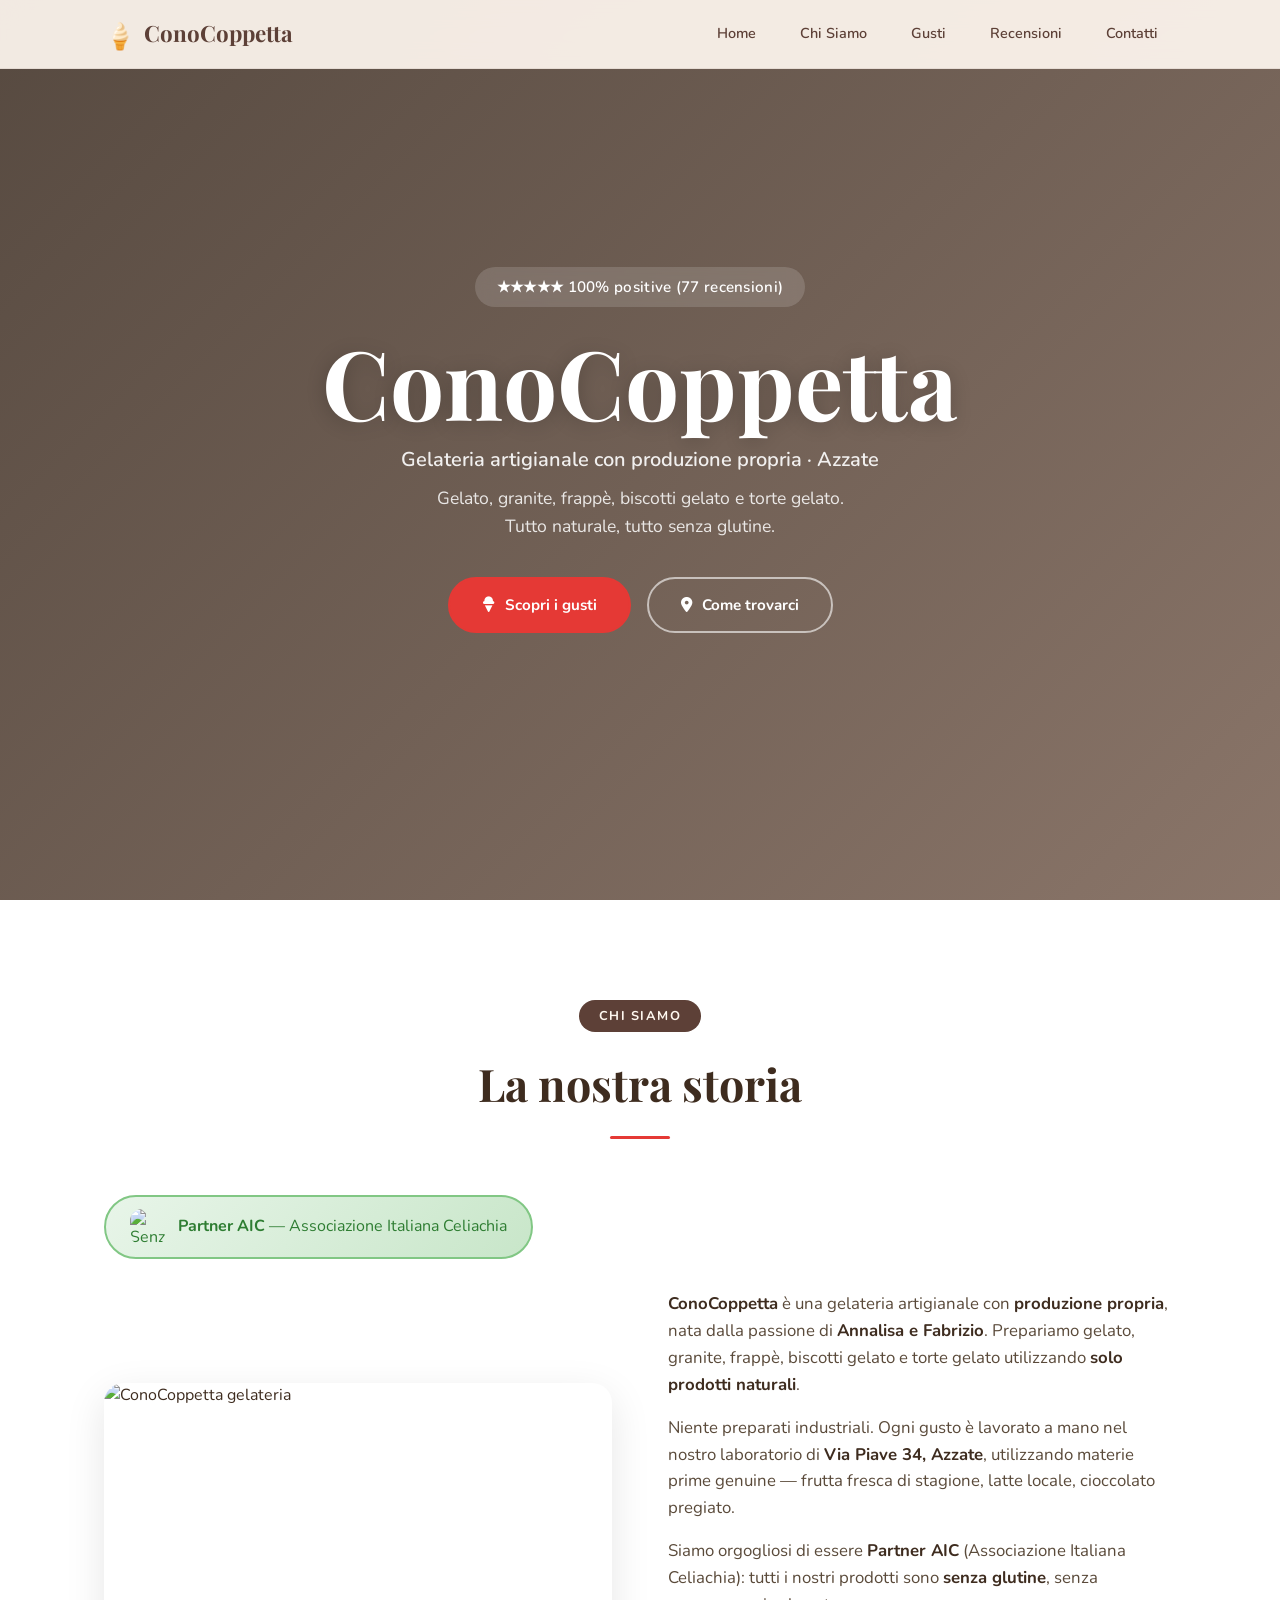
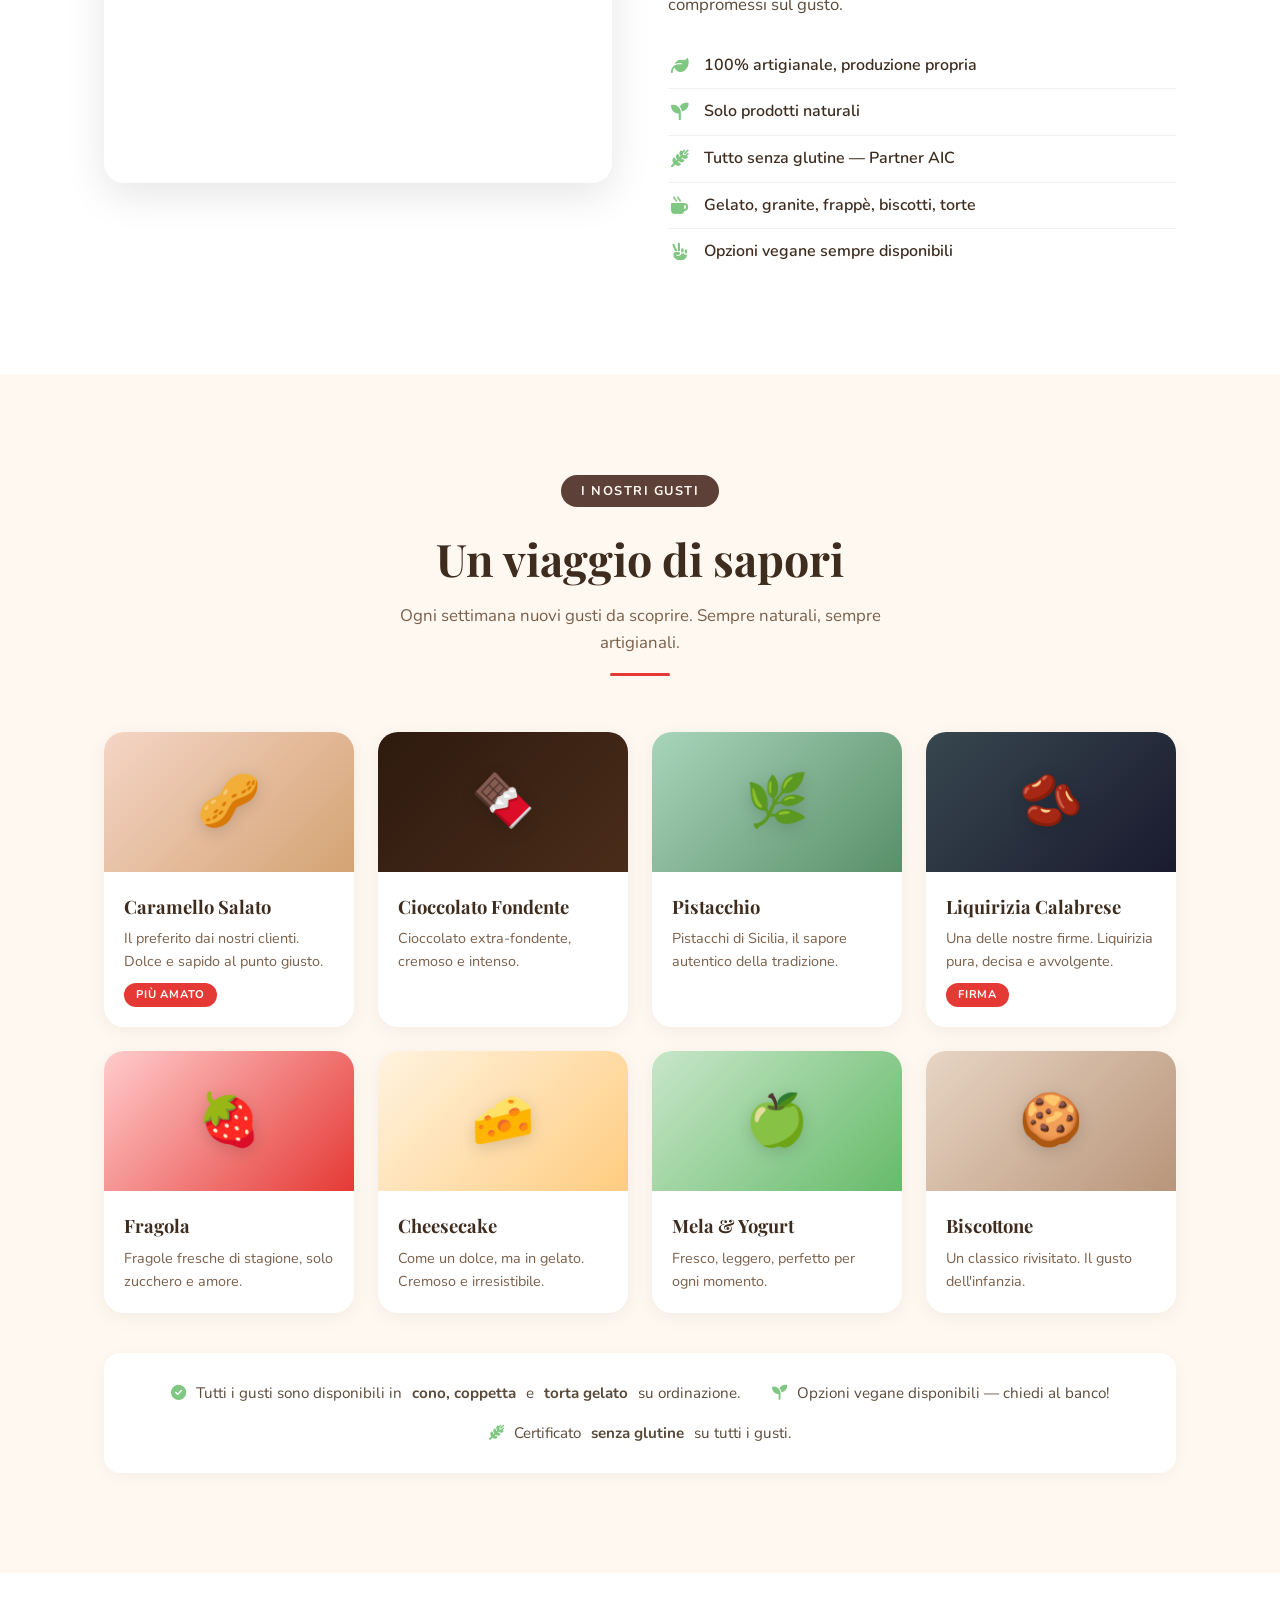
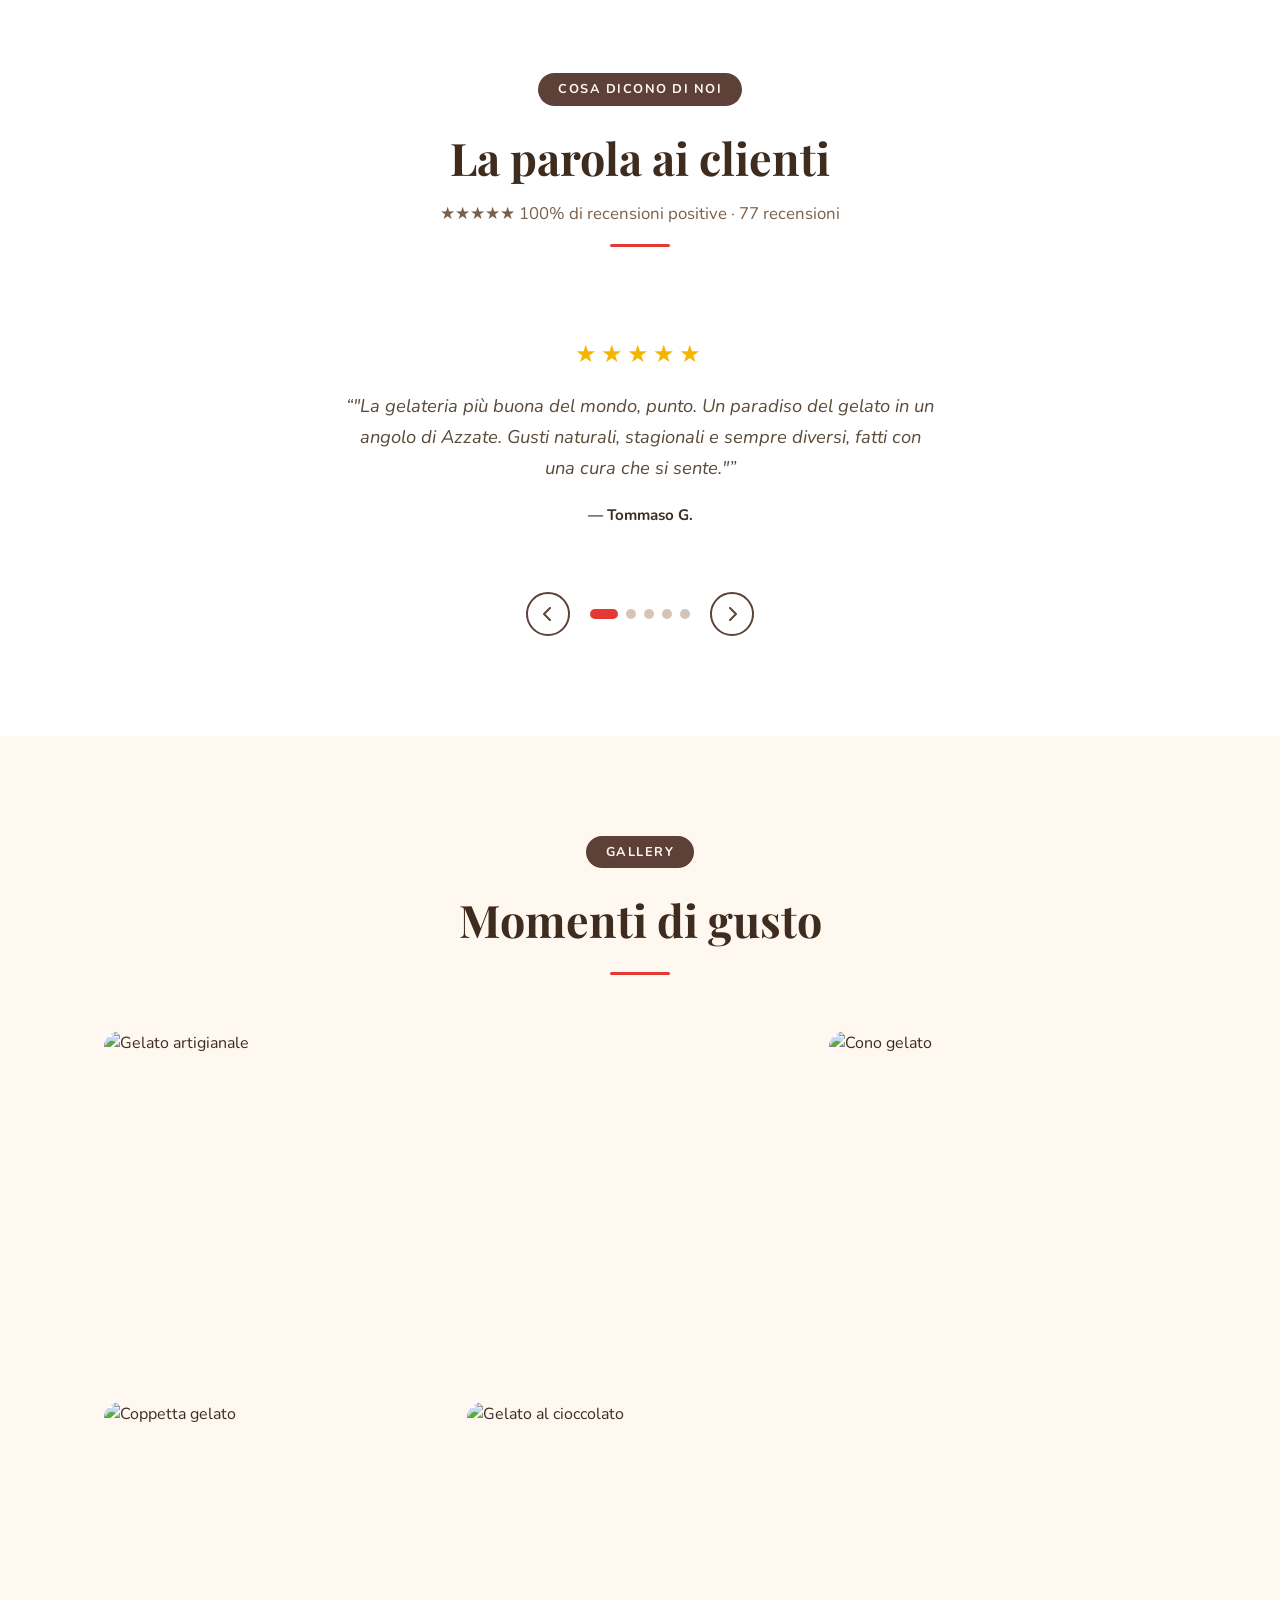
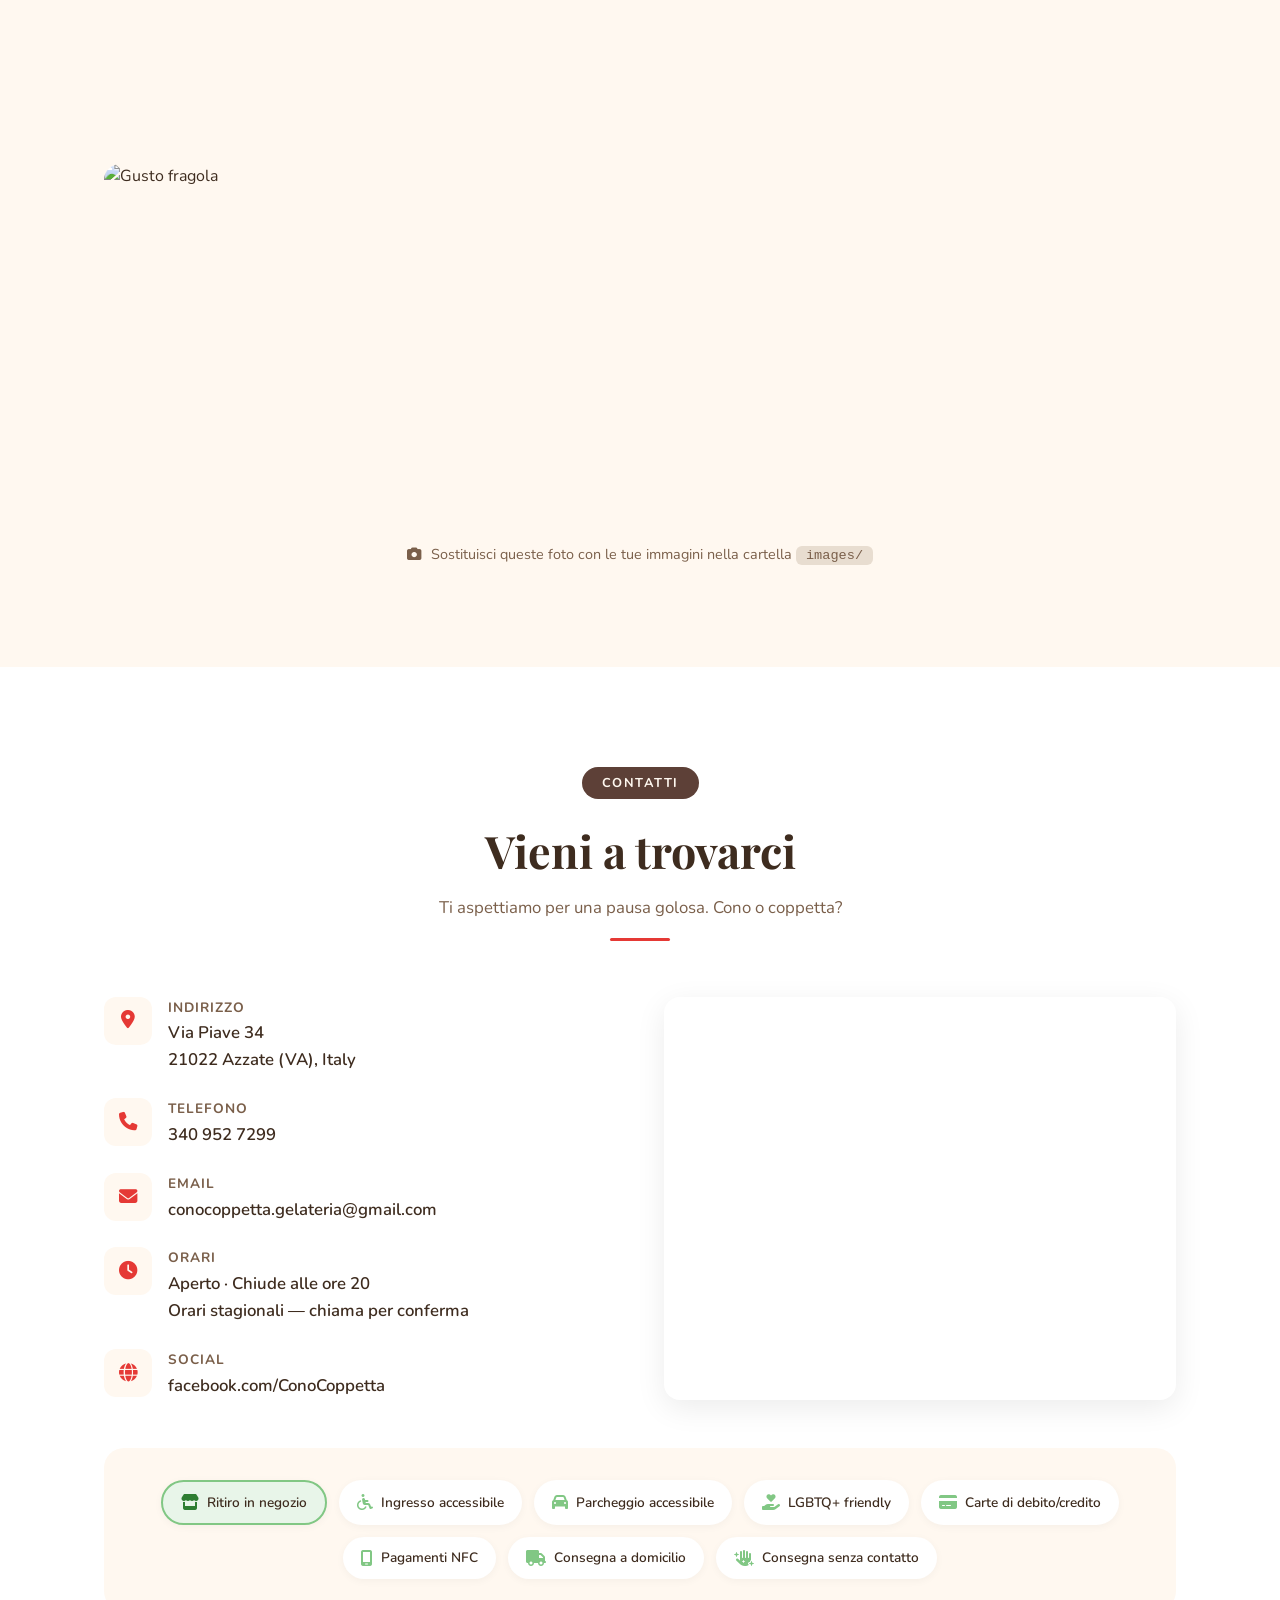
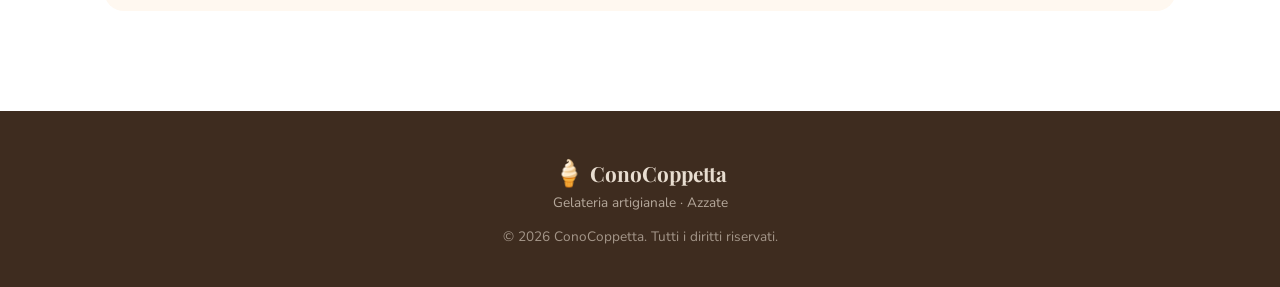
==== index.html @ e261cabb "Initial commit: copy from conocoppetta" ====
<!DOCTYPE html>
<html lang="it">
<head>
    <meta charset="UTF-8" />
    <meta name="viewport" content="width=device-width, initial-scale=1.0" />
    <title>ConoCoppetta · Gelateria Artigianale senza glutine · Azzate</title>
    <meta name="description" content="ConoCoppetta – Gelateria artigianale con produzione propria ad Azzate (VA). Gelato, granite, frappè, biscotti gelato e torte gelato. Tutto naturale e senza glutine. Partner AIC." />
    <meta property="og:title" content="ConoCoppetta · Gelateria Artigianale" />
    <meta property="og:description" content="Gelateria artigianale con produzione propria. Gelato, granite, frappè, biscotti gelato, torte gelato. Tutto naturale e senza glutine. Partner AIC. Via Piave 34, Azzate." />
    <meta property="og:type" content="website" />
    <link rel="preconnect" href="https://fonts.googleapis.com" />
    <link rel="preconnect" href="https://fonts.gstatic.com" crossorigin />
    <link href="https://fonts.googleapis.com/css2?family=Playfair+Display:ital,wght@0,400;0,700;1,400&family=Nunito:wght@400;600;700;800&display=swap" rel="stylesheet" />
    <link rel="stylesheet" href="https://cdnjs.cloudflare.com/ajax/libs/font-awesome/6.5.1/css/all.min.css" />
    <link rel="stylesheet" href="css/style.css" />
</head>
<body>

    <!-- ===== NAV ===== -->
    <nav class="navbar" id="navbar">
        <div class="container nav-container">
            <a href="#" class="nav-logo">
                <span class="logo-icon">🍦</span> ConoCoppetta
            </a>
            <button class="nav-toggle" id="navToggle" aria-label="Menu">
                <span></span><span></span><span></span>
            </button>
            <ul class="nav-menu" id="navMenu">
                <li><a href="#hero" class="nav-link">Home</a></li>
                <li><a href="#about" class="nav-link">Chi Siamo</a></li>
                <li><a href="#menu" class="nav-link">Gusti</a></li>
                <li><a href="#reviews" class="nav-link">Recensioni</a></li>
                <li><a href="#contact" class="nav-link">Contatti</a></li>
            </ul>
        </div>
    </nav>

    <!-- ===== HERO ===== -->
    <section class="hero" id="hero">
        <div class="hero-overlay"></div>
        <div class="container hero-content">
            <div class="hero-badge">★★★★★ 100% positive (77 recensioni)</div>
            <h1>ConoCoppetta</h1>
            <p class="hero-sub">Gelateria artigianale con produzione propria · Azzate</p>
            <p class="hero-desc">Gelato, granite, frappè, biscotti gelato e torte gelato.<br />Tutto naturale, tutto senza glutine.</p>
            <div class="hero-actions">
                <a href="#menu" class="btn btn-primary"><i class="fas fa-ice-cream"></i> Scopri i gusti</a>
                <a href="#contact" class="btn btn-outline"><i class="fas fa-location-dot"></i> Come trovarci</a>
            </div>
        </div>
    </section>

    <!-- ===== ABOUT ===== -->
    <section class="section about" id="about">
        <div class="container">
            <div class="section-header">
                <span class="section-tag">Chi Siamo</span>
                <h2>La nostra storia</h2>
                <div class="divider"><span></span></div>
            </div>
            <div class="about-badge-aic">
                <img src="https://img.icons8.com/color/48/000000/gluten-free.png" alt="Senza glutine" />
                <span><strong>Partner AIC</strong> — Associazione Italiana Celiachia</span>
            </div>
            <div class="about-grid">
                <div class="about-image">
                    <img src="https://images.unsplash.com/photo-1501443762994-82bd5dace89a?w=600&q=80" alt="ConoCoppetta gelateria" />
                </div>
                <div class="about-text">
                    <p><strong>ConoCoppetta</strong> è una gelateria artigianale con <strong>produzione propria</strong>, nata dalla passione di <strong>Annalisa e Fabrizio</strong>. Prepariamo gelato, granite, frappè, biscotti gelato e torte gelato utilizzando <strong>solo prodotti naturali</strong>.</p>
                    <p>Niente preparati industriali. Ogni gusto è lavorato a mano nel nostro laboratorio di <strong>Via Piave 34, Azzate</strong>, utilizzando materie prime genuine — frutta fresca di stagione, latte locale, cioccolato pregiato.</p>
                    <p>Siamo orgogliosi di essere <strong>Partner AIC</strong> (Associazione Italiana Celiachia): tutti i nostri prodotti sono <strong>senza glutine</strong>, senza compromessi sul gusto.</p>
                    <ul class="about-list">
                        <li><i class="fas fa-leaf"></i> <span>100% artigianale, produzione propria</span></li>
                        <li><i class="fas fa-seedling"></i> <span>Solo prodotti naturali</span></li>
                        <li><i class="fas fa-wheat-alt"></i> <span>Tutto senza glutine — Partner AIC</span></li>
                        <li><i class="fas fa-mug-hot"></i> <span>Gelato, granite, frappè, biscotti, torte</span></li>
                        <li><i class="fas fa-hand-peace"></i> <span>Opzioni vegane sempre disponibili</span></li>
                    </ul>
                </div>
            </div>
        </div>
    </section>

    <!-- ===== MENU ===== -->
    <section class="section menu" id="menu">
        <div class="container">
            <div class="section-header">
                <span class="section-tag">I Nostri Gusti</span>
                <h2>Un viaggio di sapori</h2>
                <p class="section-desc">Ogni settimana nuovi gusti da scoprire. Sempre naturali, sempre artigianali.</p>
                <div class="divider"><span></span></div>
            </div>
            <div class="menu-grid">
                <div class="menu-card">
                    <div class="menu-card-img" style="background: linear-gradient(135deg, #f5d5c6, #d4a373);">
                        <span class="menu-emoji">🥜</span>
                    </div>
                    <div class="menu-card-body">
                        <h3>Caramello Salato</h3>
                        <p>Il preferito dai nostri clienti. Dolce e sapido al punto giusto.</p>
                        <span class="menu-tag">Più amato</span>
                    </div>
                </div>
                <div class="menu-card">
                    <div class="menu-card-img" style="background: linear-gradient(135deg, #2e1a0e, #4a2c1a);">
                        <span class="menu-emoji">🍫</span>
                    </div>
                    <div class="menu-card-body">
                        <h3>Cioccolato Fondente</h3>
                        <p>Cioccolato extra-fondente, cremoso e intenso.</p>
                    </div>
                </div>
                <div class="menu-card">
                    <div class="menu-card-img" style="background: linear-gradient(135deg, #a8d5ba, #5a8f6a);">
                        <span class="menu-emoji">🌿</span>
                    </div>
                    <div class="menu-card-body">
                        <h3>Pistacchio</h3>
                        <p>Pistacchi di Sicilia, il sapore autentico della tradizione.</p>
                    </div>
                </div>
                <div class="menu-card">
                    <div class="menu-card-img" style="background: linear-gradient(135deg, #37474f, #1a1a2e);">
                        <span class="menu-emoji">🫘</span>
                    </div>
                    <div class="menu-card-body">
                        <h3>Liquirizia Calabrese</h3>
                        <p>Una delle nostre firme. Liquirizia pura, decisa e avvolgente.</p>
                        <span class="menu-tag">Firma</span>
                    </div>
                </div>
                <div class="menu-card">
                    <div class="menu-card-img" style="background: linear-gradient(135deg, #ffcccc, #e53935);">
                        <span class="menu-emoji">🍓</span>
                    </div>
                    <div class="menu-card-body">
                        <h3>Fragola</h3>
                        <p>Fragole fresche di stagione, solo zucchero e amore.</p>
                    </div>
                </div>
                <div class="menu-card">
                    <div class="menu-card-img" style="background: linear-gradient(135deg, #fff3e0, #ffcc80);">
                        <span class="menu-emoji">🧀</span>
                    </div>
                    <div class="menu-card-body">
                        <h3>Cheesecake</h3>
                        <p>Come un dolce, ma in gelato. Cremoso e irresistibile.</p>
                    </div>
                </div>
                <div class="menu-card">
                    <div class="menu-card-img" style="background: linear-gradient(135deg, #c8e6c9, #66bb6a);">
                        <span class="menu-emoji">🍏</span>
                    </div>
                    <div class="menu-card-body">
                        <h3>Mela & Yogurt</h3>
                        <p>Fresco, leggero, perfetto per ogni momento.</p>
                    </div>
                </div>
                <div class="menu-card">
                    <div class="menu-card-img" style="background: linear-gradient(135deg, #e8d5c4, #b8957a);">
                        <span class="menu-emoji">🍪</span>
                    </div>
                    <div class="menu-card-body">
                        <h3>Biscottone</h3>
                        <p>Un classico rivisitato. Il gusto dell'infanzia.</p>
                    </div>
                </div>
            </div>
            <div class="menu-notes">
                <p><i class="fas fa-check-circle"></i> Tutti i gusti sono disponibili in <strong>cono, coppetta</strong> e <strong>torta gelato</strong> su ordinazione.</p>
                <p><i class="fas fa-seedling"></i> Opzioni vegane disponibili — chiedi al banco!</p>
                <p><i class="fas fa-wheat-alt"></i> Certificato <strong>senza glutine</strong> su tutti i gusti.</p>
            </div>
        </div>
    </section>

    <!-- ===== REVIEWS ===== -->
    <section class="section reviews" id="reviews">
        <div class="container">
            <div class="section-header">
                <span class="section-tag">Cosa dicono di noi</span>
                <h2>La parola ai clienti</h2>
                <p class="section-desc">★★★★★ 100% di recensioni positive · 77 recensioni</p>
                <div class="divider"><span></span></div>
            </div>
            <div class="reviews-slider" id="reviewsSlider">
                <div class="review-card active">
                    <div class="review-stars">★★★★★</div>
                    <p class="review-text">"La gelateria più buona del mondo, punto. Un paradiso del gelato in un angolo di Azzate. Gusti naturali, stagionali e sempre diversi, fatti con una cura che si sente."</p>
                    <p class="review-author">— Tommaso G.</p>
                </div>
                <div class="review-card">
                    <div class="review-stars">★★★★★</div>
                    <p class="review-text">"Da anni la migliore gelateria della provincia di Varese a nostro avviso. Gelato 100% artigianale, gusti sempre nuovi e golosi ed abbinamenti non scontati."</p>
                    <p class="review-author">— Simona B.</p>
                </div>
                <div class="review-card">
                    <div class="review-stars">★★★★★</div>
                    <p class="review-text">"Sono anni che andiamo e ormai sono proprio contento di dire che nonostante abbiamo provato gelati in ogni dove, ConoCoppetta è irraggiungibile. Semplicemente il miglior gelato."</p>
                    <p class="review-author">— Massimo C.</p>
                </div>
                <div class="review-card">
                    <div class="review-stars">★★★★★</div>
                    <p class="review-text">"Io adoro questa gelateria, da quando li conosco faccio fatica a farmi piacere i gelati delle altre. Loro sono carini e gentili e hanno sempre un sorriso per i clienti."</p>
                    <p class="review-author">— Nicoletta</p>
                </div>
                <div class="review-card">
                    <div class="review-stars">★★★★★</div>
                    <p class="review-text">"Per un vegano le gelaterie in queste zone offrono solo i gusti di frutta. Qui invece ho trovato sempre tre gusti cremosi e cioccolatosi per noi. Davvero una piacevole rivelazione."</p>
                    <p class="review-author">— Gaia S.</p>
                </div>
            </div>
            <div class="reviews-controls">
                <button class="review-btn" id="reviewPrev" aria-label="Precedente"><i class="fas fa-chevron-left"></i></button>
                <div class="review-dots" id="reviewDots"></div>
                <button class="review-btn" id="reviewNext" aria-label="Successivo"><i class="fas fa-chevron-right"></i></button>
            </div>
        </div>
    </section>

    <!-- ===== GALLERY ===== -->
    <section class="section gallery" id="gallery">
        <div class="container">
            <div class="section-header">
                <span class="section-tag">Gallery</span>
                <h2>Momenti di gusto</h2>
                <div class="divider"><span></span></div>
            </div>
            <div class="gallery-grid">
                <div class="gallery-item gallery-item--wide">
                    <img src="https://images.unsplash.com/photo-1563805042-7684c019e1cb?w=600&q=80" alt="Gelato artigianale" />
                </div>
                <div class="gallery-item">
                    <img src="https://images.unsplash.com/photo-1580915411954-282cb1b0d780?w=400&q=80" alt="Cono gelato" />
                </div>
                <div class="gallery-item">
                    <img src="https://images.unsplash.com/photo-1505394033641-40f6ad096359?w=400&q=80" alt="Coppetta gelato" />
                </div>
                <div class="gallery-item">
                    <img src="https://images.unsplash.com/photo-1570197785652-e0e1c5146a48?w=600&q=80" alt="Gelato al cioccolato" />
                </div>
                <div class="gallery-item gallery-item--wide">
                    <img src="https://images.unsplash.com/photo-1551024506-0bccd828d307?w=600&q=80" alt="Gusto fragola" />
                </div>
            </div>
            <p class="gallery-note"><i class="fas fa-camera"></i> Sostituisci queste foto con le tue immagini nella cartella <code>images/</code></p>
        </div>
    </section>

    <!-- ===== CONTACT ===== -->
    <section class="section contact" id="contact">
        <div class="container">
            <div class="section-header">
                <span class="section-tag">Contatti</span>
                <h2>Vieni a trovarci</h2>
                <p class="section-desc">Ti aspettiamo per una pausa golosa. Cono o coppetta?</p>
                <div class="divider"><span></span></div>
            </div>
            <div class="contact-grid">
                <div class="contact-info">
                    <div class="contact-item">
                        <div class="contact-icon"><i class="fas fa-location-dot"></i></div>
                        <div>
                            <h4>Indirizzo</h4>
                            <p>Via Piave 34<br />21022 Azzate (VA), Italy</p>
                        </div>
                    </div>
                    <div class="contact-item">
                        <div class="contact-icon"><i class="fas fa-phone"></i></div>
                        <div>
                            <h4>Telefono</h4>
                            <p><a href="tel:+3409527299">340 952 7299</a></p>
                        </div>
                    </div>
                    <div class="contact-item">
                        <div class="contact-icon"><i class="fas fa-envelope"></i></div>
                        <div>
                            <h4>Email</h4>
                            <p><a href="mailto:conocoppetta.gelateria@gmail.com">conocoppetta.gelateria@gmail.com</a></p>
                        </div>
                    </div>
                    <div class="contact-item">
                        <div class="contact-icon"><i class="fas fa-clock"></i></div>
                        <div>
                            <h4>Orari</h4>
                            <p>Aperto · Chiude alle ore 20<br />Orari stagionali — chiama per conferma</p>
                        </div>
                    </div>
                    <div class="contact-item">
                        <div class="contact-icon"><i class="fas fa-globe"></i></div>
                        <div>
                            <h4>Social</h4>
                            <p><a href="https://www.facebook.com/ConoCoppetta/" target="_blank" rel="noopener">facebook.com/ConoCoppetta</a></p>
                        </div>
                    </div>
                </div>
                <div class="contact-map">
                    <iframe
                        src="https://www.google.com/maps/embed?pb=!1m18!1m12!1m3!1d2795.5!2d8.79!3d45.78!2m3!1f0!2f0!3f0!3m2!1i1024!2i768!4f13.1!3m3!1m2!1s0x0%3A0x0!2zNDXCsDQ2JzQ4LjAiTiA4wrA0NycyNC4wIkU!5e0!3m2!1sit!2sit!4v1"
                        width="100%" height="100%" style="border:0; border-radius: 16px;" allowfullscreen loading="lazy" referrerpolicy="no-referrer-when-downgrade">
                    </iframe>
                </div>
            </div>

            <div class="contact-features">
                <div class="feature-item feature-highlight"><i class="fas fa-store"></i><span>Ritiro in negozio</span></div>
                <div class="feature-item"><i class="fas fa-wheelchair"></i><span>Ingresso accessibile</span></div>
                <div class="feature-item"><i class="fas fa-car"></i><span>Parcheggio accessibile</span></div>
                <div class="feature-item"><i class="fas fa-hand-holding-heart"></i><span>LGBTQ+ friendly</span></div>
                <div class="feature-item"><i class="fas fa-credit-card"></i><span>Carte di debito/credito</span></div>
                <div class="feature-item"><i class="fas fa-mobile-screen"></i><span>Pagamenti NFC</span></div>
                <div class="feature-item"><i class="fas fa-truck"></i><span>Consegna a domicilio</span></div>
                <div class="feature-item"><i class="fas fa-hand-sparkles"></i><span>Consegna senza contatto</span></div>
            </div>
        </div>
    </section>

    <!-- ===== FOOTER ===== -->
    <footer class="footer">
        <div class="container">
            <div class="footer-content">
                <div class="footer-brand">
                    <span class="logo-icon">🍦</span> ConoCoppetta
                    <p>Gelateria artigianale · Azzate</p>
                </div>
                <p class="footer-copy">&copy; 2026 ConoCoppetta. Tutti i diritti riservati.</p>
            </div>
        </div>
    </footer>

    <script src="js/script.js"></script>
</body>
</html>
---- css/style.css ----
/* ===== RESET & BASE ===== */
*, *::before, *::after {
    margin: 0;
    padding: 0;
    box-sizing: border-box;
}

html {
    scroll-behavior: smooth;
    font-size: 16px;
}

body {
    font-family: 'Nunito', sans-serif;
    color: #3e2c1f;
    background: #fff8f0;
    line-height: 1.6;
    overflow-x: hidden;
}

img {
    max-width: 100%;
    display: block;
    border-radius: 12px;
}

a {
    text-decoration: none;
    color: inherit;
}

.container {
    max-width: 1120px;
    margin: 0 auto;
    padding: 0 24px;
}

/* ===== NAVBAR ===== */
.navbar {
    position: fixed;
    top: 0;
    left: 0;
    width: 100%;
    z-index: 1000;
    background: rgba(255, 248, 240, 0.92);
    backdrop-filter: blur(12px);
    border-bottom: 1px solid rgba(61, 43, 31, 0.08);
    transition: box-shadow 0.3s;
}

.navbar.scrolled {
    box-shadow: 0 2px 20px rgba(0,0,0,0.08);
}

.nav-container {
    display: flex;
    align-items: center;
    justify-content: space-between;
    height: 68px;
}

.nav-logo {
    font-family: 'Playfair Display', serif;
    font-size: 1.4rem;
    font-weight: 700;
    color: #5d4037;
    display: flex;
    align-items: center;
    gap: 8px;
}

.logo-icon {
    font-size: 1.6rem;
}

.nav-menu {
    display: flex;
    list-style: none;
    gap: 8px;
}

.nav-link {
    padding: 8px 18px;
    border-radius: 50px;
    font-weight: 600;
    font-size: 0.9rem;
    color: #5d4037;
    transition: background 0.25s, color 0.25s;
}

.nav-link:hover {
    background: #5d4037;
    color: #fff8f0;
}

.nav-toggle {
    display: none;
    flex-direction: column;
    gap: 5px;
    background: none;
    border: none;
    cursor: pointer;
    padding: 4px;
}

.nav-toggle span {
    display: block;
    width: 26px;
    height: 2.5px;
    background: #5d4037;
    border-radius: 4px;
    transition: 0.3s;
}

/* ===== HERO ===== */
.hero {
    position: relative;
    min-height: 100vh;
    display: flex;
    align-items: center;
    justify-content: center;
    text-align: center;
    background: url('https://images.unsplash.com/photo-1501443762994-82bd5dace89a?w=1600&q=80') center/cover no-repeat fixed;
    color: #fff;
}

.hero-overlay {
    position: absolute;
    inset: 0;
    background: linear-gradient(135deg, rgba(30,15,5,0.75) 0%, rgba(60,30,15,0.6) 100%);
}

.hero-content {
    position: relative;
    z-index: 1;
}

.hero-badge {
    display: inline-block;
    background: rgba(255,255,255,0.15);
    backdrop-filter: blur(8px);
    padding: 8px 22px;
    border-radius: 50px;
    font-size: 0.95rem;
    font-weight: 600;
    margin-bottom: 24px;
    letter-spacing: 0.3px;
}

.hero h1 {
    font-family: 'Playfair Display', serif;
    font-size: clamp(3rem, 10vw, 6rem);
    font-weight: 700;
    line-height: 1.05;
    margin-bottom: 12px;
    text-shadow: 0 2px 20px rgba(0,0,0,0.2);
}

.hero-sub {
    font-size: 1.25rem;
    font-weight: 600;
    opacity: 0.9;
    margin-bottom: 8px;
}

.hero-desc {
    font-size: 1.1rem;
    opacity: 0.85;
    margin-bottom: 36px;
    max-width: 520px;
    margin-left: auto;
    margin-right: auto;
}

.hero-actions {
    display: flex;
    gap: 16px;
    justify-content: center;
    flex-wrap: wrap;
}

.btn {
    display: inline-flex;
    align-items: center;
    gap: 10px;
    padding: 14px 32px;
    border-radius: 50px;
    font-weight: 700;
    font-size: 0.95rem;
    transition: all 0.3s;
    cursor: pointer;
    border: 2px solid transparent;
}

.btn-primary {
    background: #e53935;
    color: #fff;
    border-color: #e53935;
}

.btn-primary:hover {
    background: #c62828;
    border-color: #c62828;
    transform: translateY(-2px);
    box-shadow: 0 8px 25px rgba(229,57,53,0.35);
}

.btn-outline {
    background: transparent;
    color: #fff;
    border-color: rgba(255,255,255,0.6);
}

.btn-outline:hover {
    background: rgba(255,255,255,0.12);
    border-color: #fff;
    transform: translateY(-2px);
}

/* ===== SECTIONS ===== */
.section {
    padding: 100px 0;
}

.section-header {
    text-align: center;
    margin-bottom: 56px;
}

.section-tag {
    display: inline-block;
    background: #5d4037;
    color: #fff8f0;
    padding: 6px 20px;
    border-radius: 50px;
    font-size: 0.8rem;
    font-weight: 700;
    text-transform: uppercase;
    letter-spacing: 1.5px;
    margin-bottom: 16px;
}

.section-header h2 {
    font-family: 'Playfair Display', serif;
    font-size: clamp(2rem, 5vw, 2.8rem);
    color: #3e2c1f;
    margin-bottom: 8px;
}

.section-desc {
    color: #7a5f4a;
    font-size: 1.05rem;
    max-width: 560px;
    margin: 0 auto 16px;
}

.divider {
    display: flex;
    justify-content: center;
    align-items: center;
    margin-top: 16px;
}

.divider span {
    display: block;
    width: 60px;
    height: 3px;
    background: #e53935;
    border-radius: 4px;
}

/* ===== ABOUT ===== */
.about {
    background: #fff;
}

.about-grid {
    display: grid;
    grid-template-columns: 1fr 1fr;
    gap: 56px;
    align-items: center;
}

.about-image img {
    width: 100%;
    height: 400px;
    object-fit: cover;
    border-radius: 20px;
    box-shadow: 0 12px 40px rgba(0,0,0,0.1);
}

.about-text p {
    margin-bottom: 16px;
    font-size: 1.05rem;
    color: #5a4a3a;
}

.about-text strong {
    color: #3e2c1f;
}

.about-list {
    list-style: none;
    margin-top: 24px;
}

.about-list li {
    display: flex;
    align-items: center;
    gap: 12px;
    padding: 10px 0;
    font-weight: 600;
    color: #3e2c1f;
    border-bottom: 1px solid rgba(61,43,31,0.06);
}

.about-list li i {
    color: #81c784;
    font-size: 1.1rem;
    width: 24px;
    text-align: center;
}

.about-list li:last-child {
    border-bottom: none;
}

.about-badge-aic {
    display: inline-flex;
    align-items: center;
    gap: 12px;
    background: linear-gradient(135deg, #e8f5e9, #c8e6c9);
    border: 2px solid #81c784;
    padding: 12px 24px;
    border-radius: 50px;
    font-size: 1rem;
    color: #2e7d32;
    margin-bottom: 32px;
}

.about-badge-aic img {
    width: 36px;
    height: 36px;
}

/* ===== MENU ===== */
.menu {
    background: #fff8f0;
}

.menu-grid {
    display: grid;
    grid-template-columns: repeat(auto-fill, minmax(240px, 1fr));
    gap: 24px;
}

.menu-card {
    background: #fff;
    border-radius: 20px;
    overflow: hidden;
    box-shadow: 0 4px 20px rgba(0,0,0,0.05);
    transition: transform 0.3s, box-shadow 0.3s;
}

.menu-card:hover {
    transform: translateY(-6px);
    box-shadow: 0 12px 35px rgba(0,0,0,0.1);
}

.menu-card-img {
    height: 140px;
    display: flex;
    align-items: center;
    justify-content: center;
    position: relative;
}

.menu-emoji {
    font-size: 3.2rem;
    filter: drop-shadow(0 4px 8px rgba(0,0,0,0.15));
}

.menu-card-body {
    padding: 20px;
}

.menu-card-body h3 {
    font-family: 'Playfair Display', serif;
    font-size: 1.15rem;
    color: #3e2c1f;
    margin-bottom: 6px;
}

.menu-card-body p {
    font-size: 0.9rem;
    color: #7a5f4a;
}

.menu-tag {
    display: inline-block;
    margin-top: 10px;
    padding: 3px 12px;
    border-radius: 50px;
    font-size: 0.7rem;
    font-weight: 700;
    text-transform: uppercase;
    letter-spacing: 0.8px;
    background: #e53935;
    color: #fff;
}

.menu-notes {
    margin-top: 40px;
    background: #fff;
    border-radius: 16px;
    padding: 28px 32px;
    display: flex;
    flex-wrap: wrap;
    gap: 16px 32px;
    justify-content: center;
    box-shadow: 0 4px 16px rgba(0,0,0,0.04);
}

.menu-notes p {
    font-size: 0.95rem;
    color: #5a4a3a;
    display: flex;
    align-items: center;
    gap: 10px;
}

.menu-notes i {
    color: #81c784;
}

/* ===== REVIEWS ===== */
.reviews {
    background: #fff;
}

.reviews-slider {
    position: relative;
    max-width: 640px;
    margin: 0 auto 32px;
    min-height: 200px;
}

.review-card {
    text-align: center;
    padding: 32px 24px;
    display: none;
    animation: fadeIn 0.5s ease;
}

.review-card.active {
    display: block;
}

@keyframes fadeIn {
    from { opacity: 0; transform: translateY(16px); }
    to { opacity: 1; transform: translateY(0); }
}

.review-stars {
    color: #f4b400;
    font-size: 1.5rem;
    letter-spacing: 4px;
    margin-bottom: 16px;
}

.review-text {
    font-size: 1.15rem;
    font-style: italic;
    color: #5a4a3a;
    line-height: 1.7;
    margin-bottom: 20px;
    quotes: "“" "”" "‘" "’";
}

.review-text::before { content: "“"; }
.review-text::after { content: "”"; }

.review-author {
    font-weight: 700;
    color: #3e2c1f;
    font-size: 0.95rem;
}

.reviews-controls {
    display: flex;
    align-items: center;
    justify-content: center;
    gap: 20px;
}

.review-btn {
    background: none;
    border: 2px solid #5d4037;
    width: 44px;
    height: 44px;
    border-radius: 50%;
    display: flex;
    align-items: center;
    justify-content: center;
    cursor: pointer;
    color: #5d4037;
    font-size: 1rem;
    transition: all 0.25s;
}

.review-btn:hover {
    background: #5d4037;
    color: #fff;
}

.review-dots {
    display: flex;
    gap: 8px;
}

.review-dot {
    width: 10px;
    height: 10px;
    border-radius: 50%;
    background: #d4c5b8;
    border: none;
    cursor: pointer;
    transition: all 0.25s;
}

.review-dot.active {
    background: #e53935;
    width: 28px;
    border-radius: 5px;
}

/* ===== GALLERY ===== */
.gallery {
    background: #fff8f0;
}

.gallery-grid {
    display: grid;
    grid-template-columns: repeat(3, 1fr);
    gap: 16px;
}

.gallery-item {
    overflow: hidden;
    border-radius: 16px;
    aspect-ratio: 1;
}

.gallery-item img {
    width: 100%;
    height: 100%;
    object-fit: cover;
    transition: transform 0.5s ease;
    border-radius: 0;
}

.gallery-item:hover img {
    transform: scale(1.07);
}

.gallery-item--wide {
    grid-column: span 2;
    aspect-ratio: 2/1;
}

.gallery-note {
    text-align: center;
    margin-top: 24px;
    color: #7a5f4a;
    font-size: 0.9rem;
}

.gallery-note i {
    margin-right: 6px;
}

.gallery-note code {
    background: #e8ddd0;
    padding: 2px 10px;
    border-radius: 6px;
    font-size: 0.85rem;
}

/* ===== CONTACT ===== */
.contact {
    background: #fff;
}

.contact-grid {
    display: grid;
    grid-template-columns: 1fr 1fr;
    gap: 48px;
    margin-bottom: 48px;
}

.contact-info {
    display: flex;
    flex-direction: column;
    gap: 24px;
}

.contact-item {
    display: flex;
    gap: 16px;
    align-items: flex-start;
}

.contact-icon {
    width: 48px;
    height: 48px;
    background: #fff8f0;
    border-radius: 12px;
    display: flex;
    align-items: center;
    justify-content: center;
    color: #e53935;
    font-size: 1.15rem;
    flex-shrink: 0;
}

.contact-item h4 {
    font-size: 0.85rem;
    text-transform: uppercase;
    letter-spacing: 1px;
    color: #7a5f4a;
    margin-bottom: 2px;
}

.contact-item p {
    font-size: 1.05rem;
    color: #3e2c1f;
    font-weight: 600;
}

.contact-item a:hover {
    color: #e53935;
}

.contact-map {
    min-height: 320px;
    border-radius: 16px;
    overflow: hidden;
    box-shadow: 0 8px 30px rgba(0,0,0,0.08);
}

.contact-features {
    display: flex;
    flex-wrap: wrap;
    gap: 12px;
    justify-content: center;
    padding: 32px;
    background: #fff8f0;
    border-radius: 20px;
}

.feature-item {
    display: flex;
    align-items: center;
    gap: 8px;
    padding: 10px 18px;
    background: #fff;
    border-radius: 50px;
    font-size: 0.85rem;
    font-weight: 600;
    color: #3e2c1f;
    box-shadow: 0 2px 8px rgba(0,0,0,0.04);
}

.feature-item i {
    color: #81c784;
    font-size: 1rem;
}

.feature-highlight {
    background: #e8f5e9;
    border: 2px solid #81c784;
}

.feature-highlight i {
    color: #2e7d32;
}

/* ===== RESPONSIVE ===== */

/* Tablet landscape / small desktop */
@media (max-width: 1024px) {
    .menu-grid {
        grid-template-columns: repeat(3, 1fr);
    }
}

/* Tablet portrait */
@media (max-width: 768px) {
    .container {
        padding: 0 20px;
    }

    .nav-menu {
        position: fixed;
        top: 68px;
        left: 0;
        width: 100%;
        flex-direction: column;
        background: rgba(255, 248, 240, 0.98);
        backdrop-filter: blur(12px);
        padding: 16px 24px;
        gap: 4px;
        transform: translateY(-100%);
        opacity: 0;
        visibility: hidden;
        transition: transform 0.35s ease, opacity 0.35s ease, visibility 0.35s ease;
        box-shadow: 0 8px 30px rgba(0,0,0,0.08);
        border-bottom: 1px solid rgba(61,43,31,0.08);
    }

    .nav-menu.open {
        transform: translateY(0);
        opacity: 1;
        visibility: visible;
    }

    .nav-toggle {
        display: flex;
    }

    .hero {
        background-attachment: scroll;
    }

    .hero {
        min-height: 90vh;
    }

    .hero h1 {
        font-size: clamp(2.6rem, 12vw, 4rem);
    }

    .hero-sub {
        font-size: 1.05rem;
    }

    .hero-desc {
        font-size: 1rem;
    }

    .hero-actions {
        flex-direction: column;
        align-items: center;
    }

    .btn {
        padding: 14px 28px;
        font-size: 0.9rem;
        width: 100%;
        max-width: 300px;
        justify-content: center;
    }

    .section {
        padding: 72px 0;
    }

    .section-header {
        margin-bottom: 40px;
    }

    .about-grid {
        grid-template-columns: 1fr;
        gap: 32px;
    }

    .about-image img {
        height: 260px;
    }

    .about-badge-aic {
        width: 100%;
        justify-content: center;
        text-align: center;
        font-size: 0.9rem;
        padding: 10px 16px;
    }

    .about-text p {
        font-size: 0.95rem;
    }

    .menu-grid {
        grid-template-columns: repeat(2, 1fr);
        gap: 16px;
    }

    .menu-card-body {
        padding: 16px;
    }

    .menu-card-body h3 {
        font-size: 1.05rem;
    }

    .menu-notes {
        padding: 20px;
    }

    .review-text {
        font-size: 1rem;
    }

    .gallery-grid {
        grid-template-columns: repeat(2, 1fr);
    }

    .gallery-item--wide {
        grid-column: span 2;
        aspect-ratio: 2/1;
    }

    .contact-grid {
        grid-template-columns: 1fr;
        gap: 32px;
    }

    .contact-map {
        min-height: 260px;
    }

    .contact-features {
        padding: 20px 16px;
        gap: 10px;
    }

    .feature-item {
        font-size: 0.8rem;
        padding: 8px 14px;
    }
}

/* Large phones */
@media (max-width: 600px) {
    .container {
        padding: 0 16px;
    }

    .section {
        padding: 56px 0;
    }

    .section-header {
        margin-bottom: 32px;
    }

    .hero {
        min-height: 85vh;
    }

    .hero h1 {
        font-size: clamp(2.2rem, 14vw, 3rem);
    }

    .hero-sub {
        font-size: 0.95rem;
    }

    .hero-desc {
        font-size: 0.95rem;
    }

    .hero-badge {
        font-size: 0.8rem;
        padding: 6px 16px;
    }

    .about-image img {
        height: 220px;
    }

    .about-badge-aic {
        font-size: 0.8rem;
        gap: 8px;
    }

    .about-badge-aic img {
        width: 28px;
        height: 28px;
    }

    .menu-grid {
        gap: 12px;
    }

    .menu-card-img {
        height: 110px;
    }

    .menu-emoji {
        font-size: 2.6rem;
    }

    .menu-card-body p {
        font-size: 0.82rem;
    }

    .menu-notes {
        gap: 12px;
    }

    .menu-notes p {
        font-size: 0.85rem;
    }

    .review-card {
        padding: 24px 16px;
    }

    .review-text {
        font-size: 0.95rem;
    }

    .review-stars {
        font-size: 1.2rem;
    }

    .gallery-grid {
        gap: 10px;
    }

    .contact-map {
        min-height: 220px;
    }

    .contact-item p {
        font-size: 0.95rem;
    }

    .feature-item {
        font-size: 0.75rem;
        padding: 6px 12px;
    }
}

/* Small phones */
@media (max-width: 400px) {
    .container {
        padding: 0 12px;
    }

    .hero h1 {
        font-size: 2rem;
    }

    .hero-sub {
        font-size: 0.85rem;
    }

    .hero-desc {
        font-size: 0.85rem;
    }

    .btn {
        padding: 12px 20px;
        font-size: 0.85rem;
        max-width: 260px;
    }

    .menu-grid {
        grid-template-columns: 1fr;
    }

    .gallery-grid {
        grid-template-columns: 1fr;
    }

    .gallery-item--wide {
        grid-column: span 1;
        aspect-ratio: 1;
    }

    .about-image img {
        height: 200px;
    }

    .contact-map {
        min-height: 200px;
    }

    .footer {
        padding: 28px 0;
    }

    .footer-brand {
        font-size: 1.1rem;
    }
}

/* ===== FOOTER ===== */
.footer {
    background: #3e2c1f;
    color: #e8ddd0;
    padding: 40px 0;
    text-align: center;
}

.footer-content {
    display: flex;
    flex-direction: column;
    gap: 8px;
    align-items: center;
}

.footer-brand {
    font-family: 'Playfair Display', serif;
    font-size: 1.3rem;
    font-weight: 700;
}

.footer-brand p {
    font-family: 'Nunito', sans-serif;
    font-size: 0.85rem;
    font-weight: 400;
    opacity: 0.7;
}

.footer-copy {
    font-size: 0.85rem;
    opacity: 0.6;
    margin-top: 4px;
}
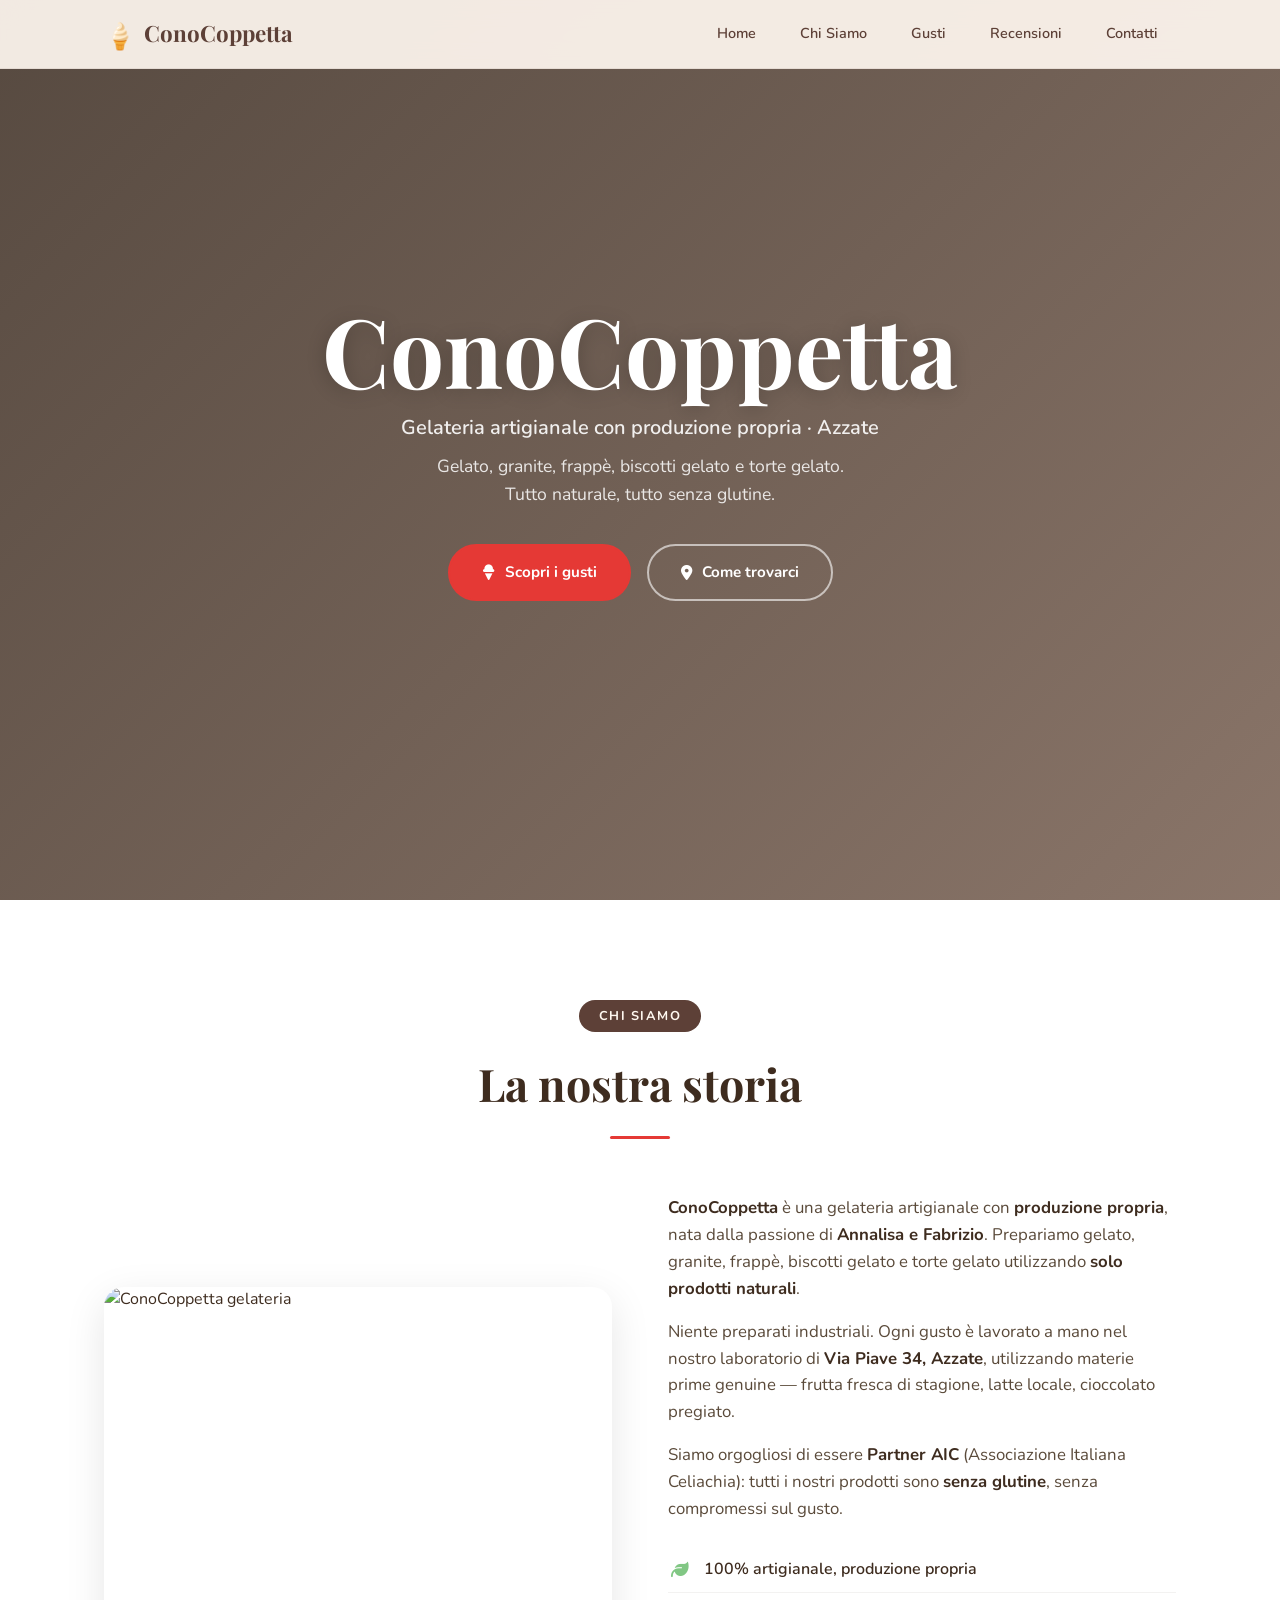
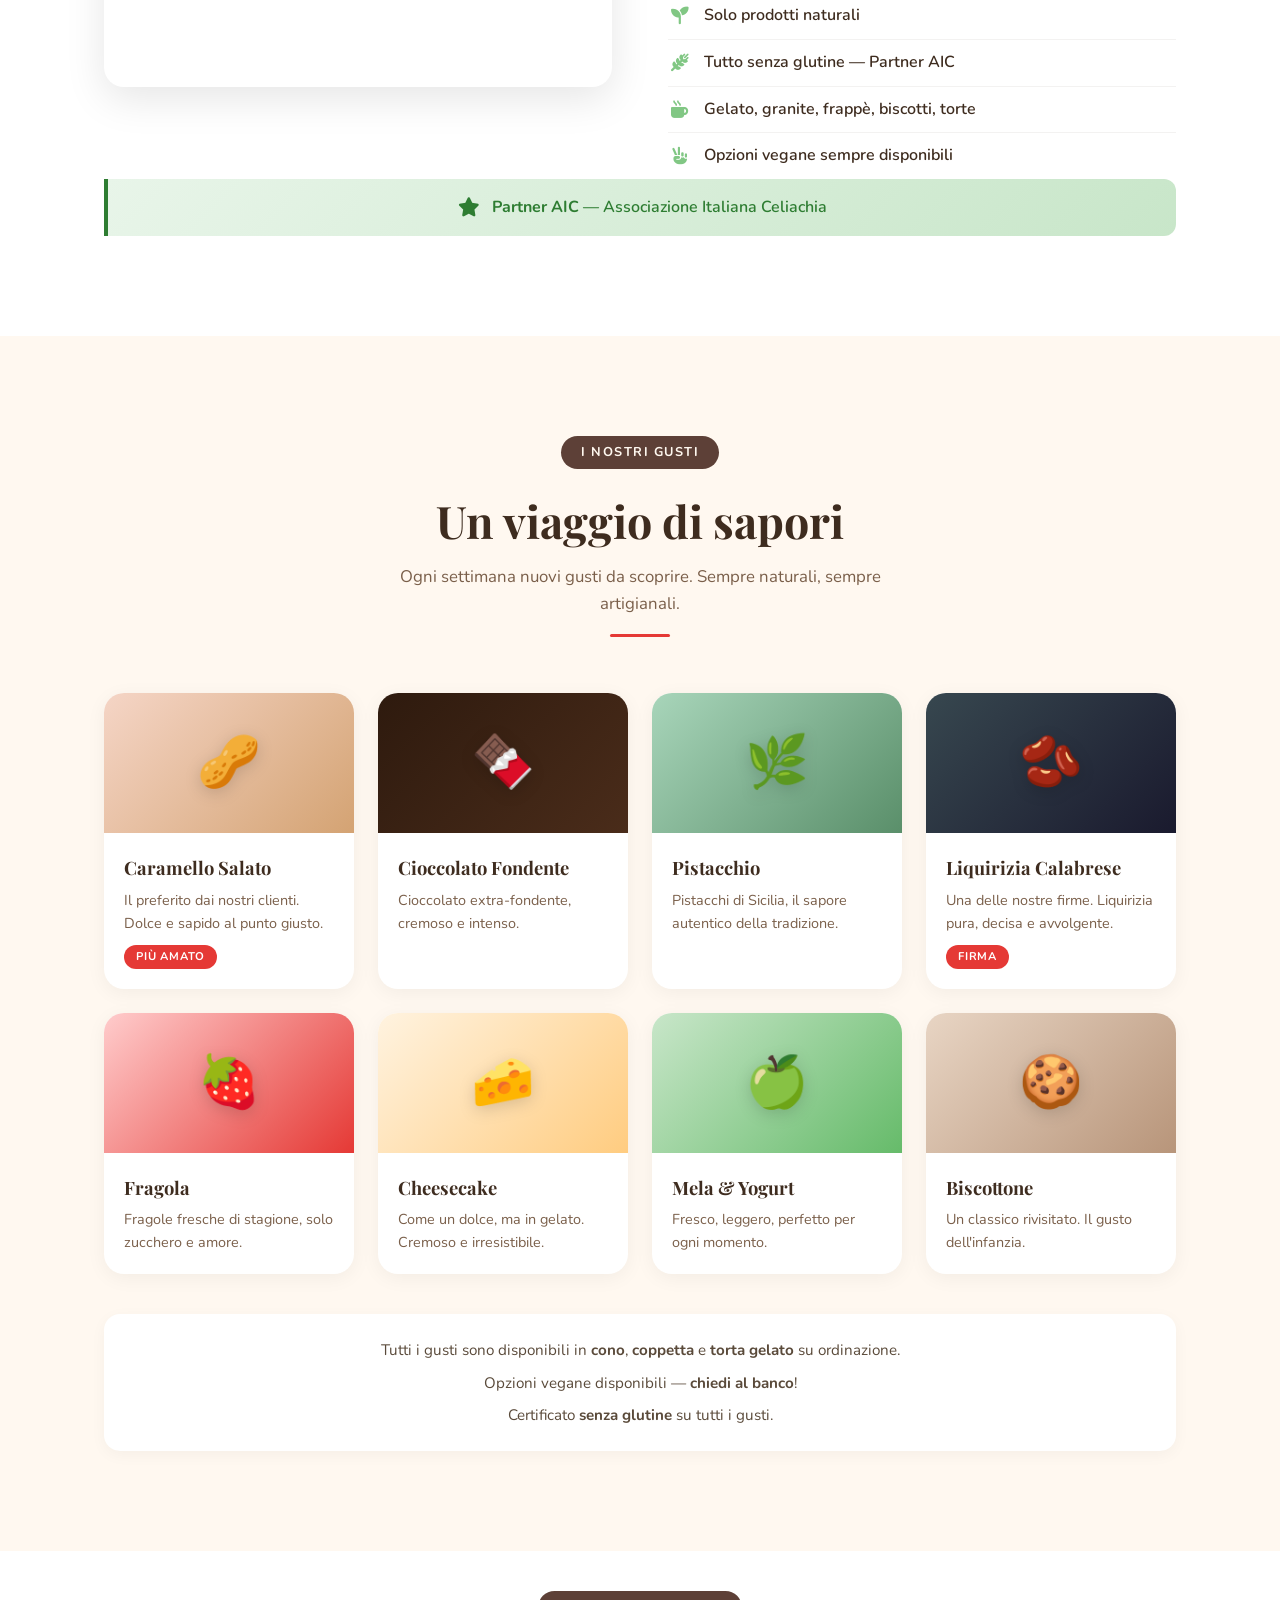
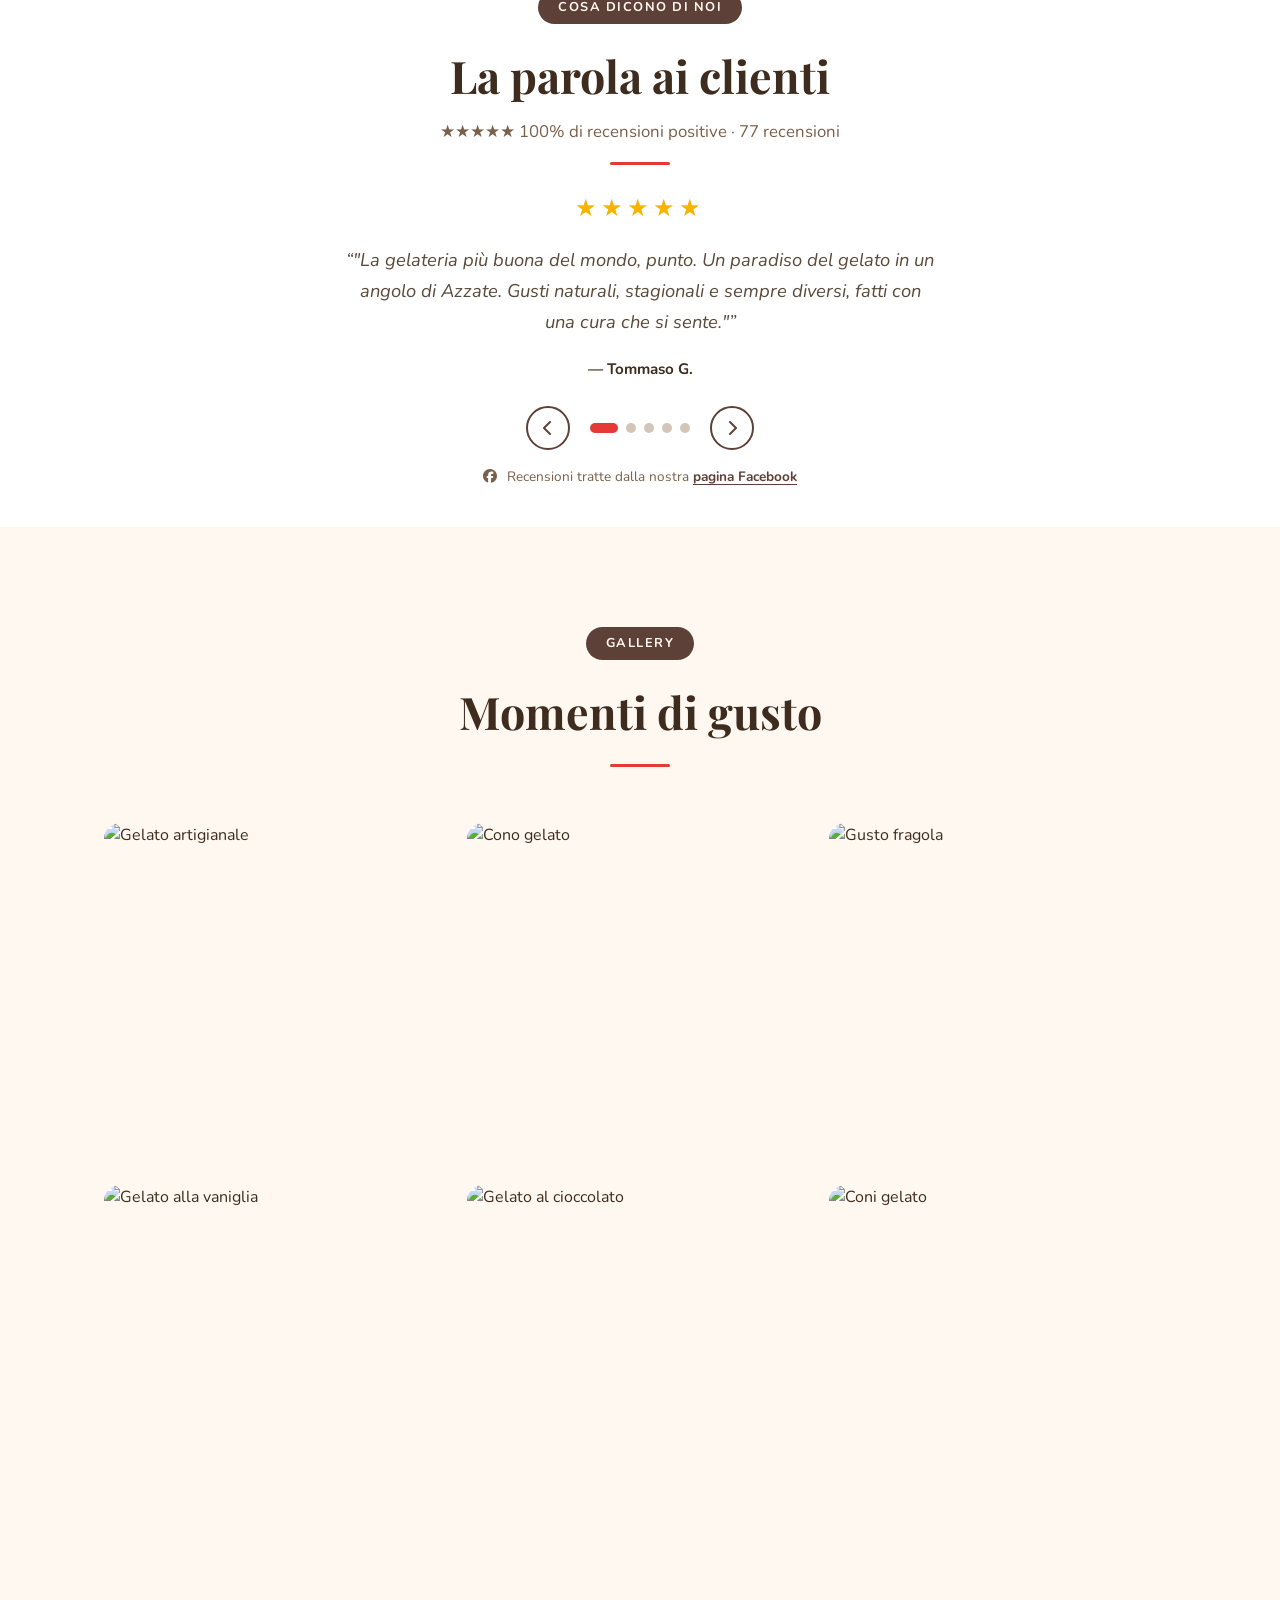
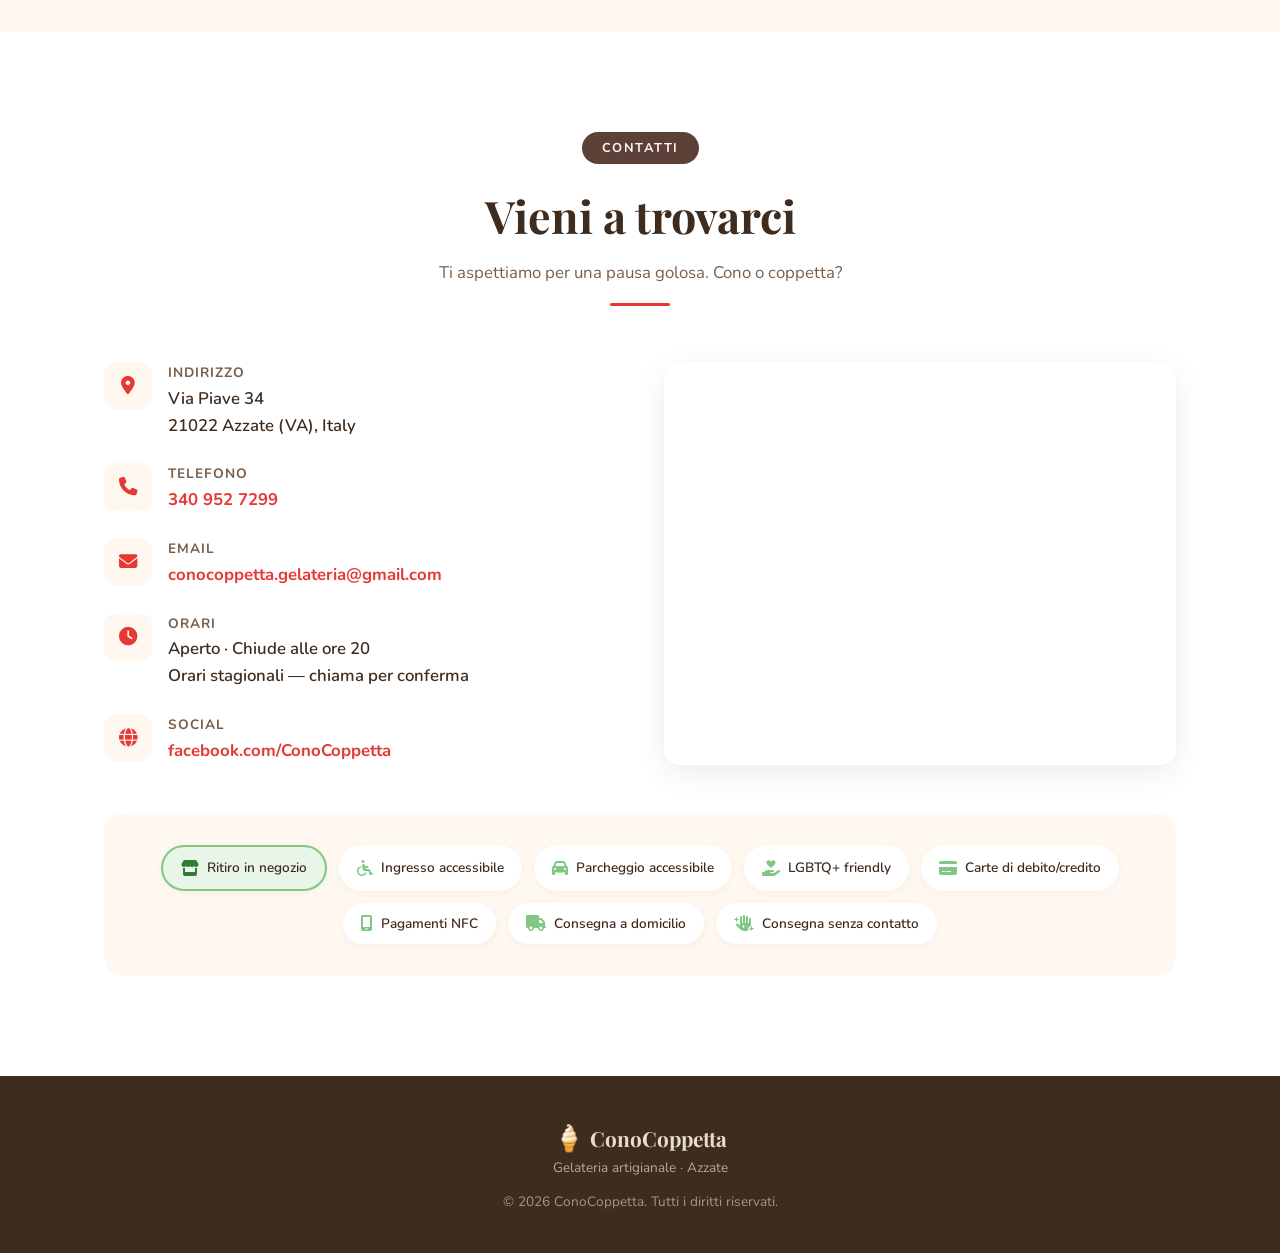
==== commit d111308f: "Update: improved layout, mobile responsive, accessibility" ====
--- a/index.html
+++ b/index.html
@@ -15,11 +15,12 @@
     <link rel="stylesheet" href="css/style.css" />
 </head>
 <body>
+    <a href="#hero" class="skip-link">Vai al contenuto principale</a>
 
     <!-- ===== NAV ===== -->
-    <nav class="navbar" id="navbar">
+    <nav class="navbar" id="navbar" aria-label="Navigazione principale">
         <div class="container nav-container">
-            <a href="#" class="nav-logo">
+            <a href="#hero" class="nav-logo">
                 <span class="logo-icon">🍦</span> ConoCoppetta
             </a>
             <button class="nav-toggle" id="navToggle" aria-label="Menu">
@@ -39,7 +40,6 @@
     <section class="hero" id="hero">
         <div class="hero-overlay"></div>
         <div class="container hero-content">
-            <div class="hero-badge">★★★★★ 100% positive (77 recensioni)</div>
             <h1>ConoCoppetta</h1>
             <p class="hero-sub">Gelateria artigianale con produzione propria · Azzate</p>
             <p class="hero-desc">Gelato, granite, frappè, biscotti gelato e torte gelato.<br />Tutto naturale, tutto senza glutine.</p>
@@ -57,10 +57,6 @@
                 <span class="section-tag">Chi Siamo</span>
                 <h2>La nostra storia</h2>
                 <div class="divider"><span></span></div>
-            </div>
-            <div class="about-badge-aic">
-                <img src="https://img.icons8.com/color/48/000000/gluten-free.png" alt="Senza glutine" />
-                <span><strong>Partner AIC</strong> — Associazione Italiana Celiachia</span>
             </div>
             <div class="about-grid">
                 <div class="about-image">
@@ -79,6 +75,10 @@
                     </ul>
                 </div>
             </div>
+            <div class="about-badge-aic">
+                <i class="fas fa-star"></i>
+                <span><strong>Partner AIC</strong> — Associazione Italiana Celiachia</span>
+            </div>
         </div>
     </section>
 
@@ -168,9 +168,9 @@
                 </div>
             </div>
             <div class="menu-notes">
-                <p><i class="fas fa-check-circle"></i> Tutti i gusti sono disponibili in <strong>cono, coppetta</strong> e <strong>torta gelato</strong> su ordinazione.</p>
-                <p><i class="fas fa-seedling"></i> Opzioni vegane disponibili — chiedi al banco!</p>
-                <p><i class="fas fa-wheat-alt"></i> Certificato <strong>senza glutine</strong> su tutti i gusti.</p>
+                <p>Tutti i gusti sono disponibili in <strong>cono</strong>, <strong>coppetta</strong> e <strong>torta gelato</strong> su ordinazione.</p>
+                <p>Opzioni vegane disponibili — <strong>chiedi al banco</strong>!</p>
+                <p>Certificato <strong>senza glutine</strong> su tutti i gusti.</p>
             </div>
         </div>
     </section>
@@ -216,6 +216,7 @@
                 <div class="review-dots" id="reviewDots"></div>
                 <button class="review-btn" id="reviewNext" aria-label="Successivo"><i class="fas fa-chevron-right"></i></button>
             </div>
+            <p class="reviews-source"><i class="fab fa-facebook"></i> Recensioni tratte dalla nostra <a href="https://www.facebook.com/ConoCoppetta/" target="_blank" rel="noopener">pagina Facebook</a></p>
         </div>
     </section>
 
@@ -228,23 +229,25 @@
                 <div class="divider"><span></span></div>
             </div>
             <div class="gallery-grid">
-                <div class="gallery-item gallery-item--wide">
-                    <img src="https://images.unsplash.com/photo-1563805042-7684c019e1cb?w=600&q=80" alt="Gelato artigianale" />
-                </div>
-                <div class="gallery-item">
-                    <img src="https://images.unsplash.com/photo-1580915411954-282cb1b0d780?w=400&q=80" alt="Cono gelato" />
-                </div>
-                <div class="gallery-item">
-                    <img src="https://images.unsplash.com/photo-1505394033641-40f6ad096359?w=400&q=80" alt="Coppetta gelato" />
-                </div>
-                <div class="gallery-item">
-                    <img src="https://images.unsplash.com/photo-1570197785652-e0e1c5146a48?w=600&q=80" alt="Gelato al cioccolato" />
-                </div>
-                <div class="gallery-item gallery-item--wide">
-                    <img src="https://images.unsplash.com/photo-1551024506-0bccd828d307?w=600&q=80" alt="Gusto fragola" />
-                </div>
-            </div>
-            <p class="gallery-note"><i class="fas fa-camera"></i> Sostituisci queste foto con le tue immagini nella cartella <code>images/</code></p>
+                <div class="gallery-item">
+                    <img src="https://images.unsplash.com/photo-1563805042-7684c019e1cb?w=600&h=600&fit=crop" alt="Gelato artigianale" />
+                </div>
+                <div class="gallery-item">
+                    <img src="https://images.unsplash.com/photo-1580915411954-282cb1b0d780?w=600&h=600&fit=crop" alt="Cono gelato" />
+                </div>
+                <div class="gallery-item">
+                    <img src="https://images.unsplash.com/photo-1551024506-0bccd828d307?w=600&h=600&fit=crop" alt="Gusto fragola" />
+                </div>
+                <div class="gallery-item">
+                    <img src="https://images.unsplash.com/photo-1497034825429-c343d7c6a68f?w=600&h=600&fit=crop" alt="Gelato alla vaniglia" />
+                </div>
+                <div class="gallery-item">
+                    <img src="https://images.unsplash.com/photo-1495147466023-ac5c588e2e94?w=600&h=600&fit=crop" alt="Gelato al cioccolato" />
+                </div>
+                <div class="gallery-item">
+                    <img src="https://images.unsplash.com/photo-1528962862197-29c4f24ccc04?w=600&h=600&fit=crop" alt="Coni gelato" />
+                </div>
+            </div>
         </div>
     </section>
 
--- a/css/style.css
+++ b/css/style.css
@@ -27,6 +27,15 @@
 a {
     text-decoration: none;
     color: inherit;
+}
+
+:focus-visible {
+    outline: 2px solid #e53935;
+    outline-offset: 2px;
+}
+
+:focus:not(:focus-visible) {
+    outline: none;
 }
 
 .container {
@@ -112,6 +121,26 @@
     transition: 0.3s;
 }
 
+/* ===== SKIP LINK ===== */
+.skip-link {
+    position: absolute;
+    top: -100%;
+    left: 16px;
+    background: #e53935;
+    color: #fff;
+    padding: 12px 24px;
+    border-radius: 0 0 8px 8px;
+    font-weight: 700;
+    font-size: 0.9rem;
+    z-index: 10000;
+    transition: top 0.25s;
+}
+
+.skip-link:focus {
+    top: 0;
+    outline: none;
+}
+
 /* ===== HERO ===== */
 .hero {
     position: relative;
@@ -120,8 +149,14 @@
     align-items: center;
     justify-content: center;
     text-align: center;
-    background: url('https://images.unsplash.com/photo-1501443762994-82bd5dace89a?w=1600&q=80') center/cover no-repeat fixed;
+    background: url('https://images.unsplash.com/photo-1501443762994-82bd5dace89a?w=1600&q=80') center/cover no-repeat scroll;
     color: #fff;
+}
+
+@media (min-width: 769px) {
+    .hero {
+        background-attachment: fixed;
+    }
 }
 
 .hero-overlay {
@@ -133,18 +168,6 @@
 .hero-content {
     position: relative;
     z-index: 1;
-}
-
-.hero-badge {
-    display: inline-block;
-    background: rgba(255,255,255,0.15);
-    backdrop-filter: blur(8px);
-    padding: 8px 22px;
-    border-radius: 50px;
-    font-size: 0.95rem;
-    font-weight: 600;
-    margin-bottom: 24px;
-    letter-spacing: 0.3px;
 }
 
 .hero h1 {
@@ -326,21 +349,27 @@
 }
 
 .about-badge-aic {
-    display: inline-flex;
-    align-items: center;
+    display: flex;
+    align-items: center;
+    justify-content: center;
     gap: 12px;
     background: linear-gradient(135deg, #e8f5e9, #c8e6c9);
-    border: 2px solid #81c784;
-    padding: 12px 24px;
-    border-radius: 50px;
+    border-left: 4px solid #2e7d32;
+    padding: 16px 24px;
     font-size: 1rem;
     color: #2e7d32;
     margin-bottom: 32px;
-}
-
-.about-badge-aic img {
-    width: 36px;
-    height: 36px;
+    border-radius: 0 12px 12px 0;
+    font-weight: 600;
+}
+
+.about-badge-aic i {
+    color: #2e7d32;
+    font-size: 1.2rem;
+}
+
+.about .container > .about-badge-aic:last-child {
+    margin-bottom: 0;
 }
 
 /* ===== MENU ===== */
@@ -413,41 +442,41 @@
     margin-top: 40px;
     background: #fff;
     border-radius: 16px;
-    padding: 28px 32px;
-    display: flex;
-    flex-wrap: wrap;
-    gap: 16px 32px;
-    justify-content: center;
+    padding: 24px 28px;
+    text-align: center;
     box-shadow: 0 4px 16px rgba(0,0,0,0.04);
 }
 
 .menu-notes p {
     font-size: 0.95rem;
     color: #5a4a3a;
-    display: flex;
-    align-items: center;
-    gap: 10px;
-}
-
-.menu-notes i {
-    color: #81c784;
+    margin-bottom: 8px;
+}
+
+.menu-notes p:last-child {
+    margin-bottom: 0;
 }
 
 /* ===== REVIEWS ===== */
 .reviews {
     background: #fff;
+    padding: 40px 0;
+}
+
+.reviews .section-header {
+    margin-bottom: 20px;
 }
 
 .reviews-slider {
     position: relative;
     max-width: 640px;
-    margin: 0 auto 32px;
-    min-height: 200px;
+    margin: 0 auto 20px;
+    min-height: 130px;
 }
 
 .review-card {
     text-align: center;
-    padding: 32px 24px;
+    padding: 4px 24px;
     display: none;
     animation: fadeIn 0.5s ease;
 }
@@ -534,6 +563,28 @@
     border-radius: 5px;
 }
 
+.reviews-source {
+    text-align: center;
+    margin-top: 16px;
+    font-size: 0.85rem;
+    color: #7a5f4a;
+}
+
+.reviews-source i {
+    margin-right: 6px;
+}
+
+.reviews-source a {
+    color: #5d4037;
+    font-weight: 700;
+    text-decoration: underline;
+    text-underline-offset: 3px;
+}
+
+.reviews-source a:hover {
+    color: #e53935;
+}
+
 /* ===== GALLERY ===== */
 .gallery {
     background: #fff8f0;
@@ -563,29 +614,6 @@
     transform: scale(1.07);
 }
 
-.gallery-item--wide {
-    grid-column: span 2;
-    aspect-ratio: 2/1;
-}
-
-.gallery-note {
-    text-align: center;
-    margin-top: 24px;
-    color: #7a5f4a;
-    font-size: 0.9rem;
-}
-
-.gallery-note i {
-    margin-right: 6px;
-}
-
-.gallery-note code {
-    background: #e8ddd0;
-    padding: 2px 10px;
-    border-radius: 6px;
-    font-size: 0.85rem;
-}
-
 /* ===== CONTACT ===== */
 .contact {
     background: #fff;
@@ -637,8 +665,14 @@
     font-weight: 600;
 }
 
+.contact-item a {
+    color: #e53935;
+    font-weight: 700;
+}
+
 .contact-item a:hover {
-    color: #e53935;
+    color: #c62828;
+    text-decoration: underline;
 }
 
 .contact-map {
@@ -718,6 +752,11 @@
         border-bottom: 1px solid rgba(61,43,31,0.08);
     }
 
+    .nav-menu .nav-link {
+        padding: 12px 18px;
+        display: block;
+    }
+
     .nav-menu.open {
         transform: translateY(0);
         opacity: 1;
@@ -726,10 +765,6 @@
 
     .nav-toggle {
         display: flex;
-    }
-
-    .hero {
-        background-attachment: scroll;
     }
 
     .hero {
@@ -790,11 +825,19 @@
         font-size: 0.95rem;
     }
 
+    .gallery-grid {
+        grid-template-columns: repeat(2, 1fr);
+    }
+
     .menu-grid {
         grid-template-columns: repeat(2, 1fr);
         gap: 16px;
     }
 
+    .menu-card-body p {
+        font-size: 0.88rem;
+    }
+
     .menu-card-body {
         padding: 16px;
     }
@@ -809,15 +852,6 @@
 
     .review-text {
         font-size: 1rem;
-    }
-
-    .gallery-grid {
-        grid-template-columns: repeat(2, 1fr);
-    }
-
-    .gallery-item--wide {
-        grid-column: span 2;
-        aspect-ratio: 2/1;
     }
 
     .contact-grid {
@@ -837,6 +871,10 @@
     .feature-item {
         font-size: 0.8rem;
         padding: 8px 14px;
+    }
+
+    .contact-item p {
+        word-break: break-word;
     }
 }
 
@@ -870,11 +908,6 @@
         font-size: 0.95rem;
     }
 
-    .hero-badge {
-        font-size: 0.8rem;
-        padding: 6px 16px;
-    }
-
     .about-image img {
         height: 220px;
     }
@@ -884,9 +917,16 @@
         gap: 8px;
     }
 
-    .about-badge-aic img {
-        width: 28px;
-        height: 28px;
+    .about-text p {
+        font-size: 0.9rem;
+    }
+
+    .section-desc {
+        font-size: 0.9rem;
+    }
+
+    .review-text {
+        font-size: 0.9rem;
     }
 
     .menu-grid {
@@ -914,7 +954,7 @@
     }
 
     .review-card {
-        padding: 24px 16px;
+        padding: 8px 16px;
     }
 
     .review-text {
@@ -973,11 +1013,6 @@
 
     .gallery-grid {
         grid-template-columns: 1fr;
-    }
-
-    .gallery-item--wide {
-        grid-column: span 1;
-        aspect-ratio: 1;
     }
 
     .about-image img {
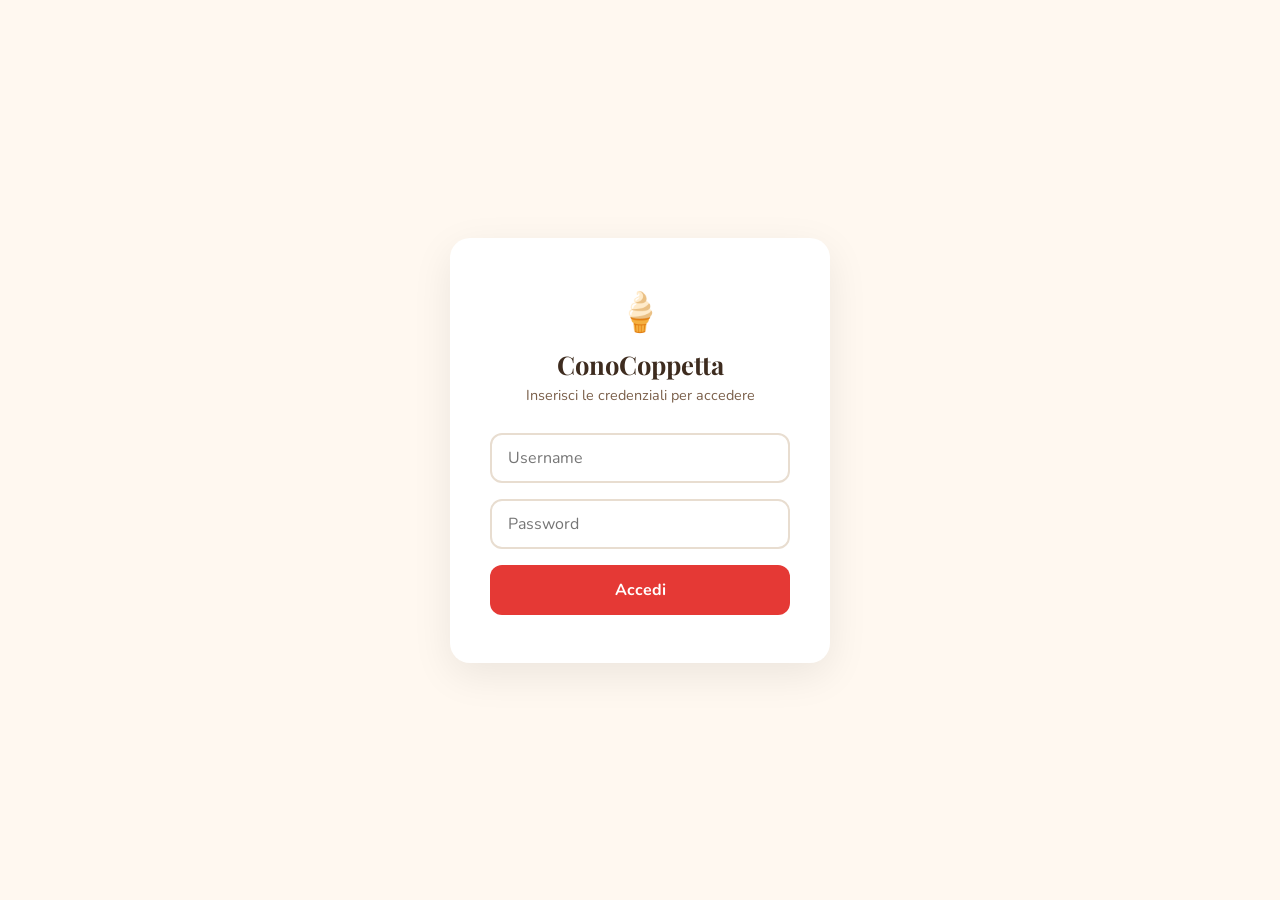
==== commit a7efa5b2: "Add login protection (JS gate)" ====
--- a/index.html
+++ b/index.html
@@ -15,6 +15,11 @@
     <link rel="stylesheet" href="css/style.css" />
 </head>
 <body>
+    <script>
+        if (sessionStorage.getItem('auth') !== 'true') {
+            window.location.href = 'login.html';
+        }
+    </script>
     <a href="#hero" class="skip-link">Vai al contenuto principale</a>
 
     <!-- ===== NAV ===== -->
